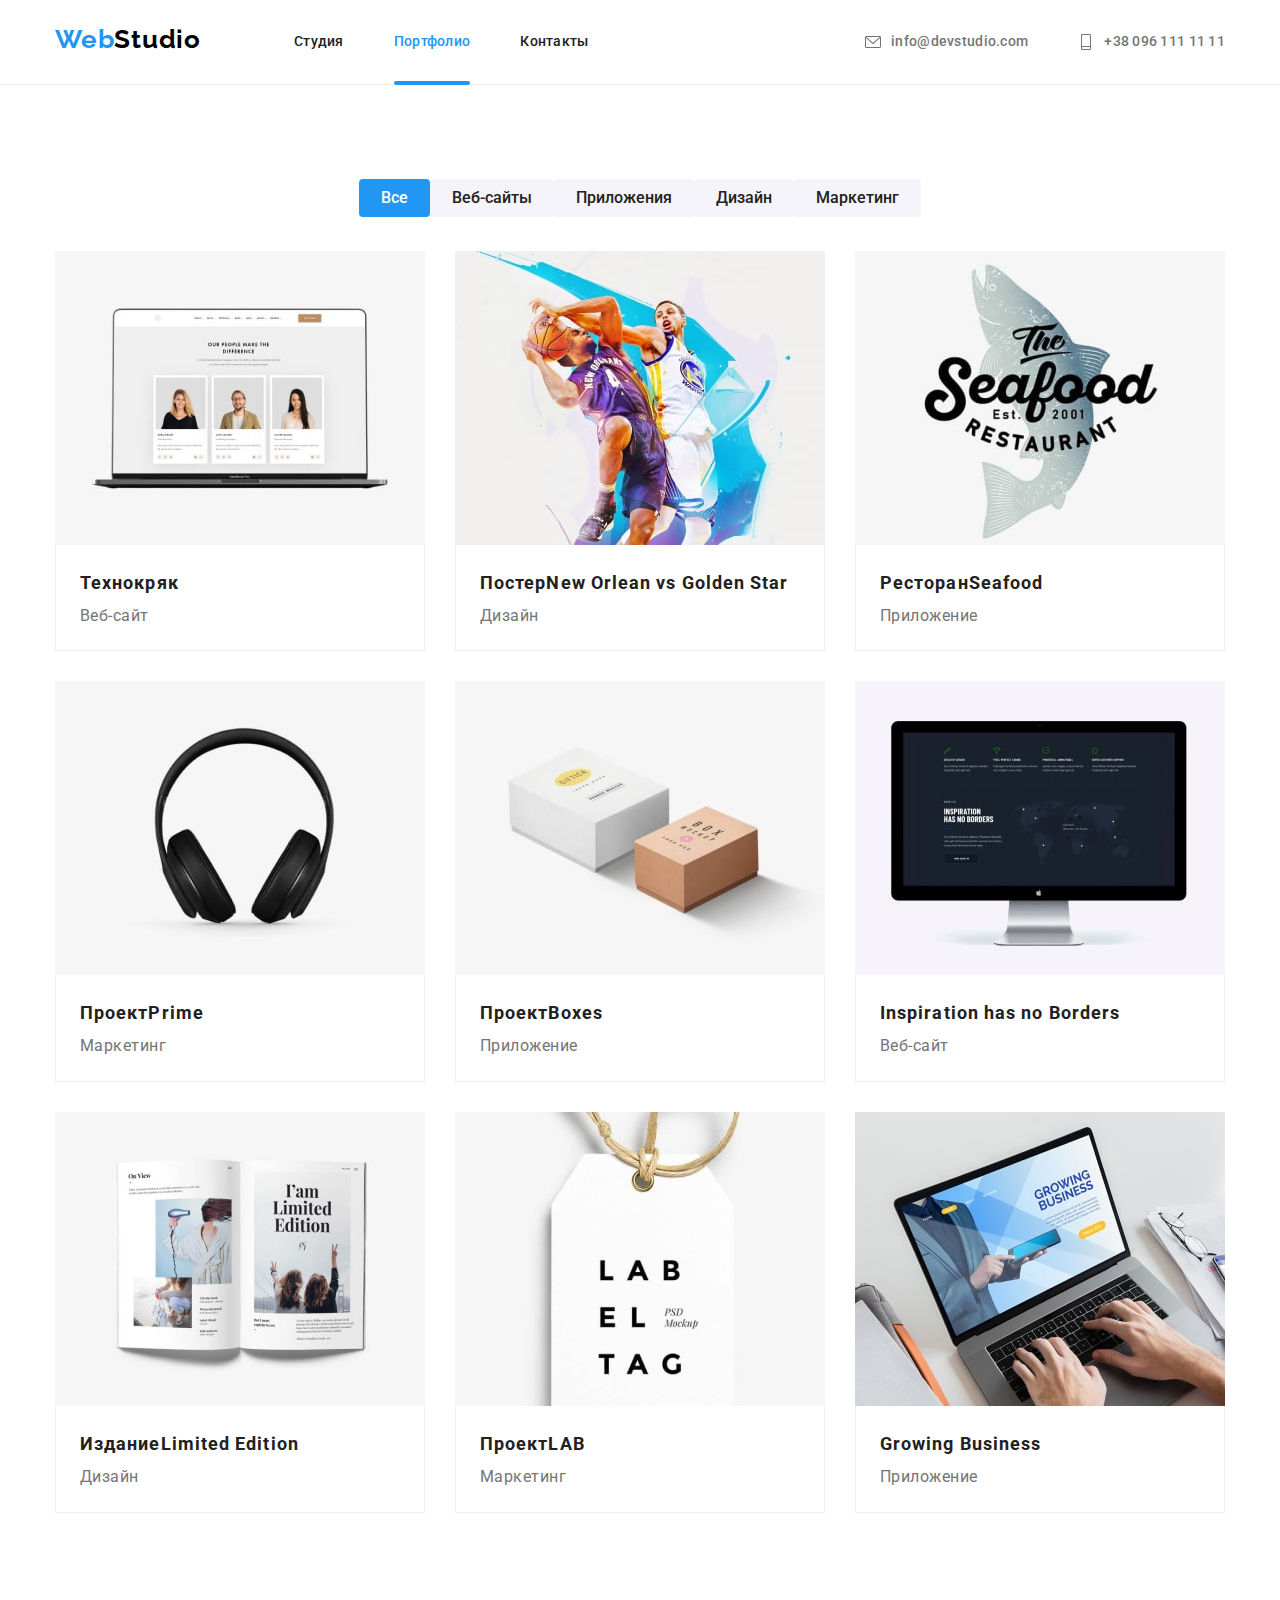
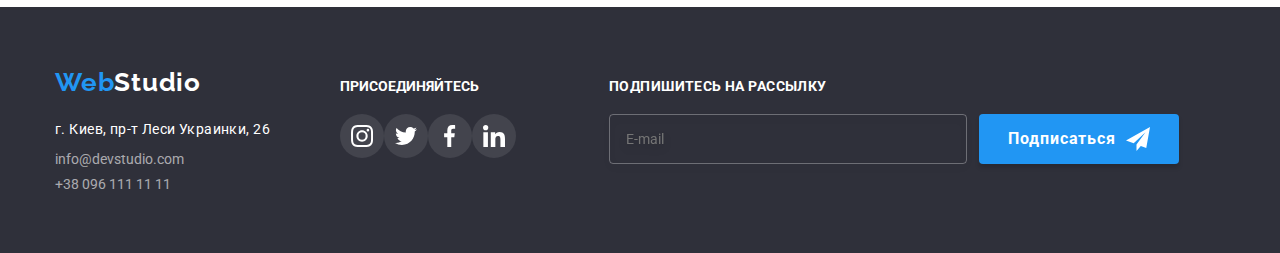
==== portfolio.html @ de1c27d7 "first start with sass" ====
<!DOCTYPE html>
<html lang="ru">
<head>
   <meta charset="UTF-8">
   <meta http-equiv="X-UA-Compatible" content="IE=edge">
   <meta name="viewport" content="width=device-width, initial-scale=1.0">
   <title>Портфолио</title>
   <link href="https://fonts.googleapis.com/css2?family=Raleway:wght@700&family=Roboto:wght@400;500;700;900&display=swap"
      rel="stylesheet">
   <link rel="stylesheet" href="https://cdnjs.cloudflare.com/ajax/libs/modern-normalize/1.1.0/modern-normalize.min.css" />
   <link rel="stylesheet" href="./css/main.min.css">

</head>
<body>
      <!-- Верхняя шапка -->
      <header class="header">
         <div class="container head">
         <a href="./index.html" rel="noopener noreferrer" class="logo" lang="en">Web<span class="logo-primary">Studio</span></a>
         <nav class="nav">
            <ul class="nav-list">
               <li class="nav-item"><a class="nav-link" href="./index.html">Студия</a></li>
               <li class="nav-item"><a class="nav-link curent" href="./portfolio.html">Портфолио</a></li>
               <li class="nav-item"><a class="nav-link" href="">Контакты</a></li>
            </ul>
         </nav>
            <ul class="contact-list">
               <li class="contact-item">
                  <a class="contact-link" href="mailto:info@devstudio.com"> <svg class="icon-contact">
                     <use href="./images/icons-svg/symbol-defs.svg#icon-mail-icon" ></use>
                  </svg>info@devstudio.com</a>
               </li>
               <li class="contact-item">
                  <a class="contact-link" href="tel:+380961111111"><svg class="icon-contact">
                     <use href="./images/icons-svg/symbol-defs.svg#icon-phone-icon" ></use>
                  </svg>+38 096 111 11 11</a>
               </li>
            </ul>
         </div>
      </header>
      <main>
         <!-- Верхняя линия -->
      <section class="section content">
         <div class="container content">
            <h1 class="visually-hidden">Портфолио</h1>
            <ul class="content-primary-list">
               <li class="content-list">
                  <button class="content-button curent" type="button">Все</button>
               </li>
               <li class="content-list">
                  <button class="content-button" type="button">Веб-сайты</button>
               </li>
               <li class="content-list">
                  <button class="content-button" type="button">Приложения</button>
               </li>
               <li class="content-list">
                  <button class="content-button" type="button">Дизайн</button>
               </li>
               <li class="content-list">
                  <button class="content-button" type="button">Маркетинг</button>
               </li>
            </ul>
            <ul class="content-secondary-list">
               <li class="wrap-items">
                  <a href="" class="content-link">
                     <div class="content-overlay-box">
                        <img class="content-image" width="370" height="294" src="./images/portfolio-img1-min.jpg" alt="Ноутбук">
                        <div class="content-overlay">
                           <p class="content-overlay-caption">
                              Технокряк это современная площадка распространения коронавируса. Компании используют эту платформу для цифрового
                              шпионажа и атак на защищённые сервера конкурентов.
                           </p>
                        </div>
                     </div>
                     <div class="content-block">
                        <h2 class="content-title">Технокряк</h2>
                        <p class="content-text">Веб-сайт</p>
                     </div>
                  </a>
               </li>
               <li class="wrap-items">
                  <a href="" class="content-link">
                     <div class="content-overlay-box">
                        <img class="content-image" width="370" height="294" src="./images/portfolio-img2-min.jpg" alt="Постер">
                        <div class="content-overlay">
                           <p class="content-overlay-caption">
                              Lorem ipsum dolor sit amet consectetur adipisicing elit. Inventore culpa dignissimos vero dicta. Aspernatur eos voluptate dignissimos enim obcaecati ducimus?
                           </p>
                        </div>
                     </div>
                     <div class="content-block">
                        <h2 class="content-title">Постер<span lang="en">New Orlean vs Golden Star</span></h2>
                        <p class="content-text">Дизайн</p>
                     </div>
                  </a>
               </li>
               <li class="wrap-items">
                  <a href="" class="content-link">
                     <div class="content-overlay-box">
                        <img class="content-image" width="370" height="294" src="./images/portfolio-img3-min.jpg" alt="Ресторан">
                        <div class="content-overlay">
                           <p class="content-overlay-caption">
                              Lorem ipsum dolor sit amet consectetur adipisicing elit. Inventore culpa dignissimos vero dicta. Aspernatur eos
                              voluptate dignissimos enim obcaecati ducimus?
                           </p>
                        </div>
                     </div>
                     <div class="content-block">
                        <h2 class="content-title">Ресторан<span lang="en">Seafood</span></h2>
                        <p class="content-text">Приложение</p>
                     </div>
                  </a>
               </li>
               <li class="wrap-items">
                  <a href="" class="content-link">
                     <div class="content-overlay-box">
                        <img class="content-image" width="370" height="294" src="./images/portfolio-img4-min.jpg" alt="Наушник">
                        <div class="content-overlay">
                           <p class="content-overlay-caption">
                              Lorem ipsum dolor sit amet consectetur adipisicing elit. Inventore culpa dignissimos vero dicta. Aspernatur eos
                              voluptate dignissimos enim obcaecati ducimus?
                           </p>
                        </div>
                     </div>
                     <div class="content-block">
                        <h2 class="content-title">Проект<span lang="en">Prime</span></h2>
                        <p class="content-text">Маркетинг</p>
                     </div>
                  </a>
               </li>
               <li class="wrap-items">
                  <a href="" class="content-link">
                     <div class="content-overlay-box">
                        <img class="content-image" width="370" height="294" src="./images/portfolio-img5-min.jpg" alt="Коробки">
                        <div class="content-overlay">
                           <p class="content-overlay-caption">
                              Lorem ipsum dolor sit amet consectetur adipisicing elit. Inventore culpa dignissimos vero dicta. Aspernatur eos
                              voluptate dignissimos enim obcaecati ducimus?
                           </p>
                        </div>
                     </div>
                     <div class="content-block">
                        <h2 class="content-title">Проект<span lang="en">Boxes</span></h2>
                        <p class="content-text">Приложение</p>
                     </div>
                  </a>
               </li>
               <li class="wrap-items">
                  <a href="" class="content-link">
                     <div class="content-overlay-box">
                        <img class="content-image" width="370" height="294" src="./images/portfolio-img6-min.jpg" alt="Компьютер">
                        <div class="content-overlay">
                           <p class="content-overlay-caption">
                              Lorem ipsum dolor sit amet consectetur adipisicing elit. Inventore culpa dignissimos vero dicta. Aspernatur eos
                              voluptate dignissimos enim obcaecati ducimus?
                           </p>
                        </div>
                     </div>
                     <div class="content-block">
                        <h2 class="content-title" lang="en">Inspiration has no Borders</h2>
                        <p class="content-text">Веб-сайт</p>
                     </div>
                  </a>
               </li>
               <li class="wrap-items">
                  <a href="" class="content-link">
                     <div class="content-overlay-box">
                        <img class="content-image" width="370" height="294" src="./images/portfolio-img7-min.jpg" alt="Книга">
                        <div class="content-overlay">
                           <p class="content-overlay-caption">
                              Lorem ipsum dolor sit amet consectetur adipisicing elit. Inventore culpa dignissimos vero dicta. Aspernatur eos
                              voluptate dignissimos enim obcaecati ducimus?
                           </p>
                        </div>
                     </div>
                     <div class="content-block">
                        <h2 class="content-title">Издание<span lang="en">Limited Edition</span></h2>
                        <p class="content-text">Дизайн</p>
                     </div>
                  </a>
               </li>
               <li class="wrap-items">
                  <a href="" class="content-link">
                     <div class="content-overlay-box">
                        <img class="content-image" width="370" height="294" src="./images/portfolio-img8-min.jpg" alt="Бирка">
                        <div class="content-overlay">
                           <p class="content-overlay-caption">
                              Lorem ipsum dolor sit amet consectetur adipisicing elit. Inventore culpa dignissimos vero dicta. Aspernatur eos
                              voluptate dignissimos enim obcaecati ducimus?
                           </p>
                        </div>
                     </div>
                     <div class="content-block"><h2 class="content-title">Проект<span lang="en">LAB</span></h2>
                     <p class="content-text">Маркетинг</p>
                  </div>
                  </a>
               </li>
               <li class="wrap-items">
                  <a href="" class="content-link">
                     <div class="content-overlay-box">
                        <img class="content-image" width="370" height="294" src="./images/portfolio-img9-min.jpg" alt="Бизнес">
                        <div class="content-overlay">
                           <p class="content-overlay-caption">
                              Lorem ipsum dolor sit amet consectetur adipisicing elit. Inventore culpa dignissimos vero dicta. Aspernatur eos
                              voluptate dignissimos enim obcaecati ducimus?
                           </p>
                        </div>
                     </div>
                     <div class="content-block">
                        <h2 class="content-title" lang="en">Growing Business</h2>
                        <p class="content-text">Приложение</p>
                     </div>
                  </a>
               </li>
            </ul>
         </div>
      </section>
      </main>
      <!-- Подвал -->
      <footer class="footer">
         <div class="container container-footer">
           <div class="container-logo">
            <a href="./index.html" rel="noopener noreferrer" class="logo" lang="en">Web<span
               class="logo-secondary">Studio</span></a>
            <address class="address">
               <p class="address-destination">г. Киев, пр-т Леси Украинки, 26</p>
               <ul class="address-list">
                  <li class="address-item"><a class="address-contact" href="mailto:info@devstudio.com">info@devstudio.com</a></li>
                  <li class="address-item"><a class="address-contact" href="tel:+380961111111">+38 096 111 11 11</a></li>
               </ul>
            </address>
           </div>
           <div class="container-join">
              <p class="join-title">
               присоединяйтесь
              </p>
              <ul class="join-list">
                 <li class="join-items">
                    <a href="" class="join-link"> 
                     <svg class="icon-join">
                        <use href="./images/icons-svg/symbol-defs.svg#icon-instagram-icon"></use>
                     </svg>
                    </a>
                  </li>
                 <li class="join-items">
                    <a href="" class="join-link">
                    <svg class="icon-join">
                       <use href="./images/icons-svg/symbol-defs.svg#icon-twitter-icon" ></use>
                    </svg>   
                     </a>
                  </li>
                 <li class="join-items">
                    <a href="" class="join-link">
                     <svg class="icon-join">
                        <use href="./images/icons-svg/symbol-defs.svg#icon-facebook-icon" ></use>
                     </svg>                 
                    </a>
                  </li>
                 <li class="join-items">
                    <a href="" class="join-link">
                     <svg class="icon-join ">
                        <use href="./images/icons-svg/symbol-defs.svg#icon-linkedin-icon" ></use>
                     </svg>                     
                    </a>
                  </li>
              </ul>
          </div>
         <div class="container-sign-up">
            <form action="" class="sugn-up-form">
               <div class="sign-up-box">
                  <label for="sign-up-mail" class="sign-up-label">Подпишитесь на рассылку</label>
                  <input type="email" name="sign-up-mail" id="sign-up-mail" class="sign-up-input" placeholder="E-mail">
               </div>
            </form>
            <div class="sign-up-button">
               <button type="submit" class="sign-btn">Подписаться<svg class="sign-up-button-icon">
                     <use href="./images/modal-icon/symbol-defs.svg#icon-sign-up"></use>
                  </svg></button>
            </div>
         
         </div>
         </div>
      </footer>
   </body>
</html>
---- css/main.min.css ----
:root{--primary-text-color: #757575;--title-text-color: #212121;--accent-color: #2196f3;--primary-white-color: #ffffff;--button-bgc-color: #f5f4fa;--header-bgc-color: #2f303a;--team-bgc-color: #f5f4fa;--footer-contact-color: rgba(255, 255, 255, 0.6);--header-border-color: #ececec;--content-border-color: #eeeeee;--features-icon-background: #f5f4fa;--features-icon-color: #212121;--footer-icon-background: #43444d;--team-icon-color: #afb1b8;--client-border-color: #afb1b8;--client-logo-color: #afb1b8;--logo-primary-color: #000000;--overflow-bgc-color: rgba(33, 150, 243, 0.9);--timing-function: cubic-bezier(0.4, 0, 0.2, 1);--work-overlay-bgc-color: rgba(47, 48, 58, 0.8);--modal-title-color: #212121;--modal-icon-input-color: #212121;--modal-text-color: #757575;--modal-comment-placeholder: rgba(117, 117, 117, 0.5);--modal-policy-link: #2196f3;--modal-button-submit-color: #ffffff;--modal-checkbox-border-color: #212121}li{list-style:none}img{display:block}h1,h2,h3,h4,h5,h6,p,ul{margin:0;padding:0}ul{display:inline-block;padding-left:0}.logo,.features,.work,.team,.client,.content-item .content-button,.content-text,.address-destination,.content-overlay-caption{letter-spacing:0.03em}.visually-hidden{position:absolute;width:1px;height:1px;margin:-1px;border:0;padding:0;white-space:nowrap;clip-path:inset(100%);clip:rect(0 0 0 0);overflow:hidden}body{background-color:var(--primary-white-color);color:var(--primary-text-color);font-family:Roboto, sans-serif;font-size:14px}.container{width:1200px;margin:0 auto;padding:0 15px}.section{padding:94px 0px}.header{border-bottom:1px solid var(--header-border-color)}.container.head{display:flex}.logo{display:block;padding-top:24px;padding-bottom:24px;text-decoration:none;line-height:1.2;color:var(--accent-color);font-family:Raleway, sans-serif;font-weight:700;font-size:26px}.logo-primary{color:var(--logo-primary-color);font-family:Raleway, sans-serif;font-weight:700;font-size:26px}.logo-secondary{color:var(--primary-white-color);font-family:Raleway, sans-serif;font-weight:700;font-size:26px}.nav{margin-left:93px}.nav-list{display:flex}.nav-list .nav-item+.nav-item{margin-left:50px}.nav-link{position:relative;display:block;padding-top:32px;padding-bottom:32px;color:var(--title-text-color);font-weight:500;line-height:1.4;letter-spacing:0.02em;text-decoration:none;transition:color 250ms var(--timing-function)}.nav-link:hover,.nav-link:focus{color:var(--accent-color)}.nav-link.curent{color:var(--accent-color)}.nav-link.curent::after{content:' ';width:100%;height:4px;position:absolute;bottom:-1px;left:0;background-color:var(--accent-color);border-radius:2px}.contact-link{display:flex;align-items:center;padding-top:32px;padding-bottom:32px;color:var(--primary-text-color);font-weight:500;line-height:1.4;letter-spacing:0.02em;text-decoration:none;transition:color 250ms var(--timing-function)}.contact-link:hover,.contact-link:focus{color:var(--accent-color)}.contact-list{display:flex;margin-left:auto}.contact-list .contact-item+.contact-item{margin-left:50px}.contact-item{display:flex;align-items:center}.icon-contact{width:16px;height:16px;margin-right:10px;fill:currentColor}.section.main{padding-top:200px;padding-bottom:200px;text-align:center;max-width:1600px;height:600px;margin-left:auto;margin-right:auto;background-image:linear-gradient(to right, rgba(47,48,58,0.4), rgba(47,48,58,0.4)),url("../images/background.jpg");background-position:center;background-repeat:no-repeat;background-size:cover;background-color:var(--header-bgc-color)}.main-title{width:696px;margin:0 auto;color:var(--primary-white-color);font-size:44px;font-weight:900;line-height:1.36;letter-spacing:0.06em;text-transform:uppercase}.main-button{display:inline-block;margin-top:30px;margin-left:auto;margin-right:auto;padding:10px 32px;color:var(--primary-white-color);background-color:var(--accent-color);font-family:Roboto, sans-serif;font-weight:700;line-height:1.87;font-size:16px;letter-spacing:0.06em;border-style:none;cursor:pointer;border-radius:4px}.features-list{display:flex;justify-content:space-between}.features-list .features-item+.features-item{margin-left:30px}.features-item{width:270px}.features-caption{margin-bottom:10px;color:var(--title-text-color);line-height:1.14;text-transform:uppercase}.features-text{line-height:1.71}.features-icon-container{display:flex;justify-content:center;align-items:center;height:120px;margin-bottom:30px;color:var(--features-icon-color);background-color:var(--features-icon-background)}.icon-features{width:70px;height:70px;fill:currentColor}.work-title{color:var(--title-text-color);font-size:36px;font-weight:700;line-height:1.16;text-align:center;margin-bottom:50px}.section.work{padding-top:0}.work-list{display:flex;justify-content:space-between}.work-list .work-item+.work-item{margin-left:30px}.work-item{position:relative}.work-overlay-box{display:flex;justify-content:center;align-items:center;position:absolute;width:100%;height:70px;bottom:0;left:0;background-color:var(--work-overlay-bgc-color)}.work-overlay-caption{font-weight:bold;line-height:1.14;letter-spacing:0.03em;text-transform:uppercase;color:var(--primary-white-color)}.section.team{background-color:var(--team-bgc-color)}.team-title{color:var(--title-text-color);font-size:36px;font-weight:700;line-height:1.16;text-align:center;margin-bottom:50px;text-align:center;margin-bottom:50px}.team-caption{color:var(--title-text-color);font-weight:500;font-size:16px;line-height:1.87}.team-text{color:var(--primary-text-color);line-height:1.87;margin-bottom:16px}.team-list{display:flex}.team-list .team-item+.team-item{margin-left:30px}.team-item{box-shadow:0px 1px 3px rgba(0,0,0,0.12),0px 1px 1px rgba(0,0,0,0.14),0px 2px 1px rgba(0,0,0,0.2);border-radius:0px 0px 4px 4px}.team-box{background-color:var(--primary-white-color);padding:30px 32px;text-align:center;border-radius:0px 0px 4px 4px}.team-icon-list{display:flex}.team-icon-list .team-icon-item+.team-icon-item{margin-left:10px}.team-icon-link{display:flex;justify-content:center;align-items:center;width:44px;height:44px;color:var(--team-icon-color);transition:color 250ms var(--timing-function),background-color 250ms var(--timing-function),border-radius 250ms var(--timing-function)}.team-icon-link:hover,.team-icon-link:focus{color:var(--primary-white-color);background-color:var(--accent-color);border-radius:50%}.icon-team{width:22px;height:22px;fill:currentColor}.client-title{color:var(--title-text-color);font-size:36px;font-weight:700;line-height:1.16;text-align:center;margin-bottom:50px}.client-list{display:flex}.client-list .client-item+.client-item{margin-left:30px}.client-link{display:flex;align-items:center;justify-content:center;width:170px;height:92px;color:var(--client-logo-color);border:1px solid var(--client-border-color);border-radius:4px;transition:color 20ms var(--timing-function),border-color 250ms var(--timing-function)}.client-link:hover,.client-link:focus{color:var(--accent-color);border-color:var(--accent-color)}.logo-client{width:106px;height:60px;fill:currentColor}.backdrop{position:fixed;top:0;left:0;width:100%;height:100%;margin:17px auto;background-color:rgba(0,0,0,0.2);opacity:1;visibility:visible;transition:opacity 250ms var(--timing-function),visibility 250ms var(--timing-function)}.backdrop.is-hidden{opacity:0;visibility:hidden;pointer-events:none}.modal{position:fixed;top:50%;left:50%;transform:translate(-50%, -50%);padding:40px;min-width:528px;min-height:581px;background-color:#fff;border-radius:4px;box-shadow:0px 1px 3px rgba(0,0,0,0.12),0px 1px 1px rgba(0,0,0,0.14),0px 2px 1px rgba(0,0,0,0.2)}.modal-title{margin-bottom:12px;font-weight:700;font-size:20px;line-height:1.15;letter-spacing:0.03em;color:var(--modal-title-color)}.modal-box{margin:0;padding:0}.modal-box :nth-child(4){margin-bottom:20px}.modal-form-box{width:100%;margin-bottom:10px}.modal-input{padding-left:42px;width:100%;height:40px;border-radius:4px;border:1px solid rgba(33,33,33,0.2);outline:none;transition:border-color 250ms var(--timing-function)}.modal-input:focus{border-color:var(--accent-color)}.modal-input:focus+.modal-icon-svg{fill:var(--accent-color)}.modal-label{display:block;padding-bottom:4px;font-weight:normal;font-size:12px;line-height:1.16;letter-spacing:0.01em;color:var(--modal-text-color)}.modal-area-comment{padding:12px 16px;width:100%;height:120px;border:1px solid rgba(33,33,33,0.2);border-radius:4px;resize:none;outline:none;transition:border-color 250ms var(--timing-function)}.modal-area-comment:focus{border-color:var(--accent-color)}.box-icon-input{position:relative;width:100%;color:var(--modal-icon-input-color)}.modal-icon-svg{position:absolute;top:50%;left:15px;transform:translateY(-50%);width:13px;height:13px;fill:currentColor;transition:fill 250ms var(--timing-function)}.modal-form-checkbox{margin-bottom:30px}.modal-policy-text{display:flex;justify-content:center;align-items:center;height:15px;font-size:14px;line-height:1.71;letter-spacing:0.03em}.modal-input-policy{cursor:pointer}.border-checkbox{display:flex;justify-content:center;align-items:center;width:16px;height:15px;border:2px solid var(--modal-checkbox-border-color);border-radius:2px;margin-right:8px;transition:background-color 250ms var(--timing-function),border-color 250ms var(--timing-function)}.modal-input-policy:focus+.modal-policy-text .border-checkbox,.modal-input-policy:hover+.modal-policy-text .border-checkbox{border-color:#2196f3}.modal-input-policy:checked+.modal-policy-text .border-checkbox{background-color:var(--accent-color);border:none}.icon-check{fill:transparent}.modal-input-policy:checked:focus+.modal-policy-text .icon-check{fill:var(--primary-white-color)}.modal-policy-link{color:var(--modal-policy-link);text-decoration:underline;font-size:14px;line-height:1.71;letter-spacing:0.03em;text-decoration-skip-ink:none;margin-left:3px}.modal-button-submit{position:absolute;left:50%;bottom:40px;transform:translateX(-50%);width:200px;height:50px;background-color:var(--accent-color);color:var(--modal-button-submit-color);box-shadow:0px 4px 4px rgba(0,0,0,0.15);border-radius:4px;border:none;font-weight:700;font-size:16px;line-height:1.87;letter-spacing:0.06em;cursor:pointer}.close{position:absolute;right:8px;top:8px;width:30px;height:30px;border-radius:50%;background:#ffffff;border:1px solid rgba(0,0,0,0.1);cursor:pointer;transition:color 250ms var(--timing-function)}.close:hover,.close:focus{color:var(--accent-color)}.icon-button{width:100%;height:100%;fill:currentColor}.content-overlay-box{position:relative;overflow:hidden}.content-overlay{position:absolute;width:100%;height:100%;top:0;left:0;padding:63px 24px;background-color:var(--overflow-bgc-color);transform:translateY(101%);transition:transform 250ms var(--timing-function)}.content-link:hover .content-overlay,.content-link:focus .content-overlay{transform:translateY(0)}.content-overlay-caption{color:#ffffff;font-size:18px;line-height:1.56}.content-button{display:inline-block;padding:6px 22px;color:var(--title-text-color);background-color:var(--button-bgc-color);border-style:none;border-radius:4px;cursor:pointer;font-family:Roboto, sans-serif;font-weight:500;font-size:16px;line-height:1.62;transition:color 250ms var(--timing-function),backgroung-color 250ms var(--timing-function),box-shadow 250ms var(--timing-function)}.content-button.curent{color:var(--primary-white-color);background-color:var(--accent-color)}.content-button:hover,.content-button:focus{color:var(--primary-white-color);background-color:var(--accent-color);box-shadow:0px 3px 1px rgba(0,0,0,0.1),0px 1px 2px rgba(0,0,0,0.08),0px 2px 2px rgba(0,0,0,0.12)}.content-primary-list{display:flex;justify-content:center;margin-bottom:34px}.content-primary-list.content-list+.content-list{margin-left:20px}.content-secondary-list{display:flex;flex-wrap:wrap}.wrap-items{width:370px;margin-right:30px;margin-bottom:30px}.wrap-items:nth-child(3n){margin-right:0}.wrap-items:nth-last-child(-n+3){margin-bottom:0}.content-text{color:var(--primary-text-color);font-size:16px;line-height:1.87}.content-title{color:var(--title-text-color);font-size:18px;line-height:2;font-weight:700;letter-spacing:0.06em}.content-link{text-decoration:none;display:block;transition:box-shadow 250ms var(--timing-function)}.content-link:hover,.content-link:focus{box-shadow:0px 1px 1px rgba(0,0,0,0.12),0px 4px 4px rgba(0,0,0,0.06),1px 4px 6px rgba(0,0,0,0.16)}.content-block{padding:20px 24px;border:1px solid var(--content-border-color);border-top:0}.footer{background-color:var(--header-bgc-color);padding:60px 0}.container.container-footer{display:flex;align-items:baseline}.container-logo .logo{padding:0;margin-bottom:20px}.address-item:not(:last-child){margin-bottom:9px}.address-contact{font-style:normal;color:var(--footer-contact-color);transition:color 250ms var(--timing-function);text-decoration:none}.address-contact:hover,.address-contact:focus{color:var(--accent-color)}.address-destination{display:block;margin-bottom:9px;color:var(--primary-white-color);line-height:1.71;font-style:normal}.container-join{margin-left:70px}.join-title{font-weight:700;color:var(--primary-white-color);text-transform:uppercase;margin-bottom:20px}.join-list{display:flex}.join-list.join-items+.join-items{margin-left:10px}.join-link{display:inline-flex;justify-content:center;align-items:center;width:44px;height:44px;border-radius:50%;background-color:var(--footer-icon-background);color:var(--primary-white-color);transition:background-color 250ms var(--timing-function)}.join-link .join-link:hover,.join-link .join-link:focus{color:var(--primary-white-color);background-color:var(--accent-color)}.icon-join{width:22px;height:22px;fill:currentColor}.container-sign-up{margin-left:93px;display:flex;align-items:flex-end;flex-grow:1}.sign-up-label{margin-bottom:20px;font-weight:700;font-size:14px;line-height:1.15;letter-spacing:0.03em;text-transform:uppercase;color:var(--primary-white-color)}.sign-up-input{width:358px;height:50px;padding-left:16px;border:1px solid rgba(255,255,255,0.3);filter:drop-shadow(0px 4px 4px rgba(0,0,0,0.15));border-radius:4px;background-color:transparent;color:var(--primary-white-color)}.sign-up-box{display:flex;flex-direction:column}.sugn-up-form{display:flex;width:358px}.sign-up-button{margin-left:12px;width:200px;height:50px;color:#ececec}.sign-btn{width:100%;height:100%;display:flex;align-items:center;justify-content:center;text-align:center;box-shadow:0px 4px 4px rgba(0,0,0,0.15);color:var(--primary-white-color);background-color:var(--accent-color);border-radius:4px;border:none;cursor:pointer;font-weight:700;font-size:16px;line-height:1.87;letter-spacing:0.06em}.sign-up-button-icon{margin-left:10px;width:24px;height:24px;fill:currentColor}
/*# sourceMappingURL=main.min.css.map */
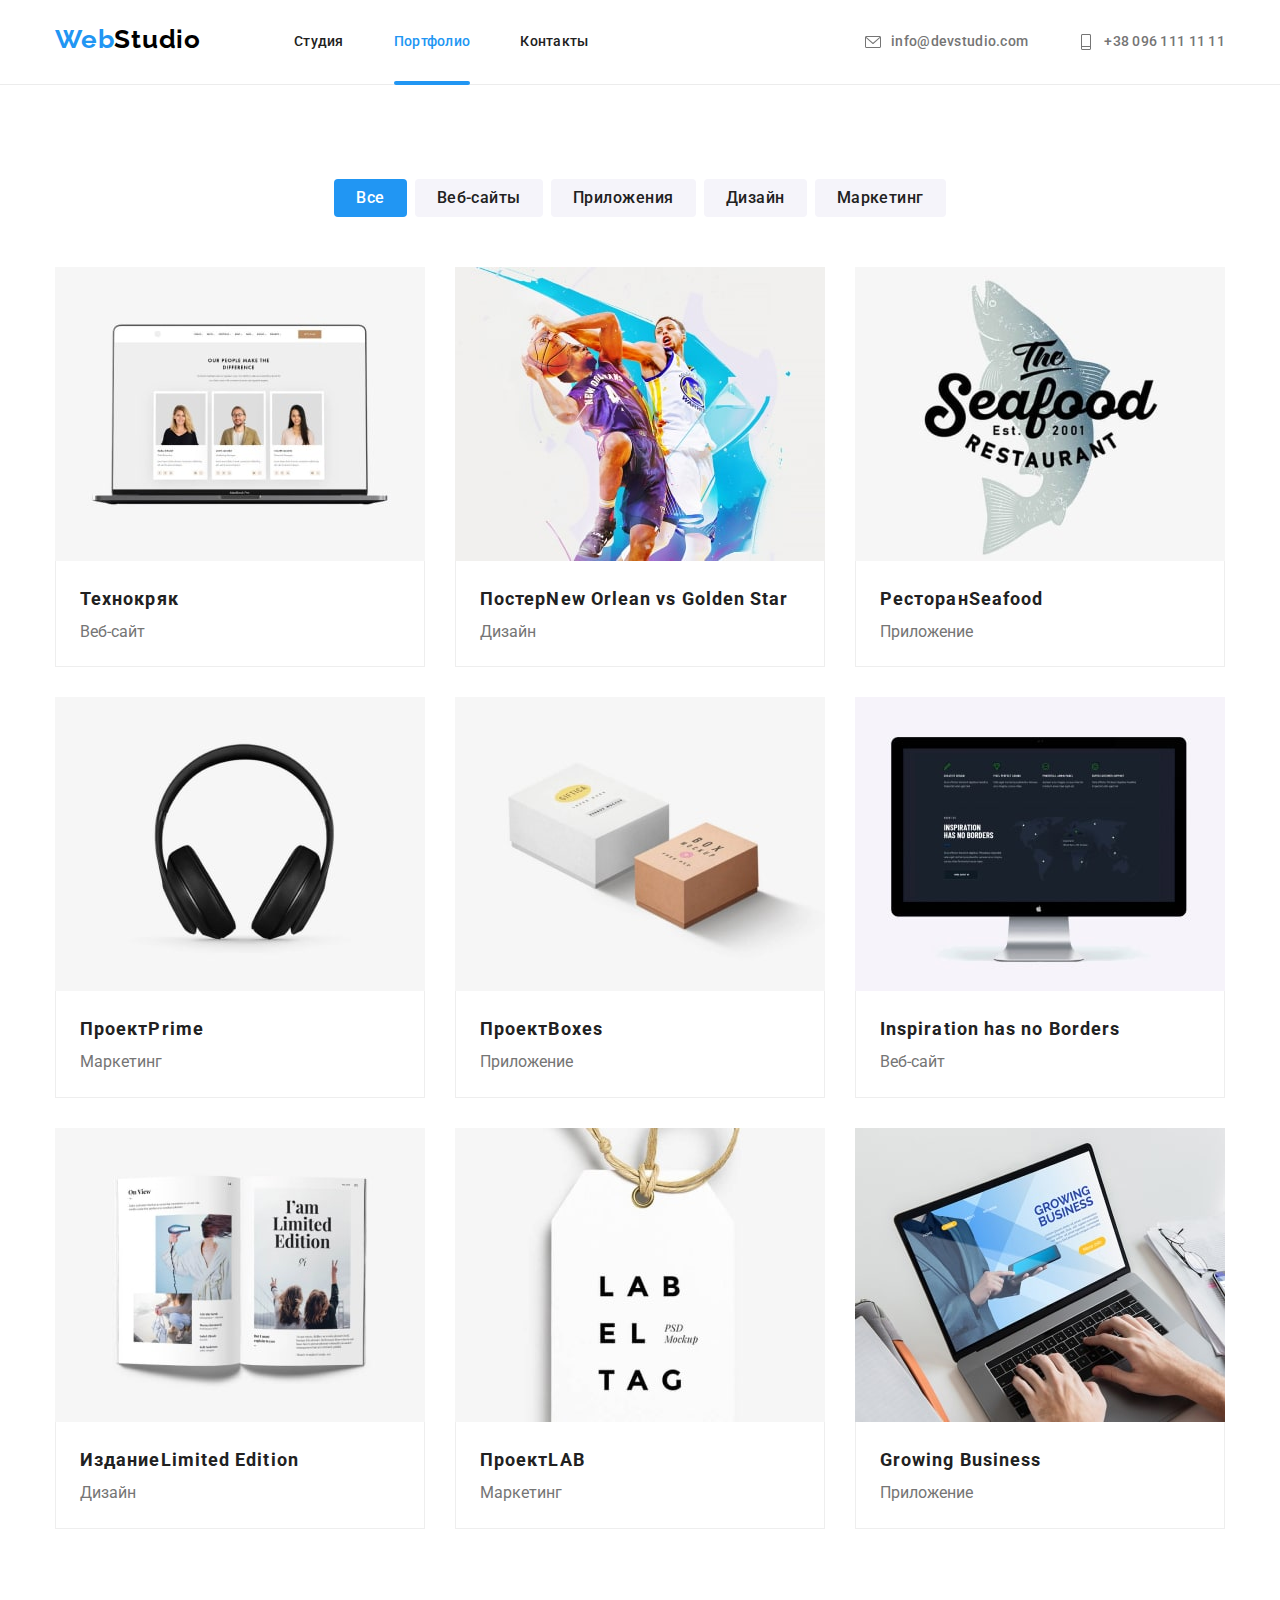
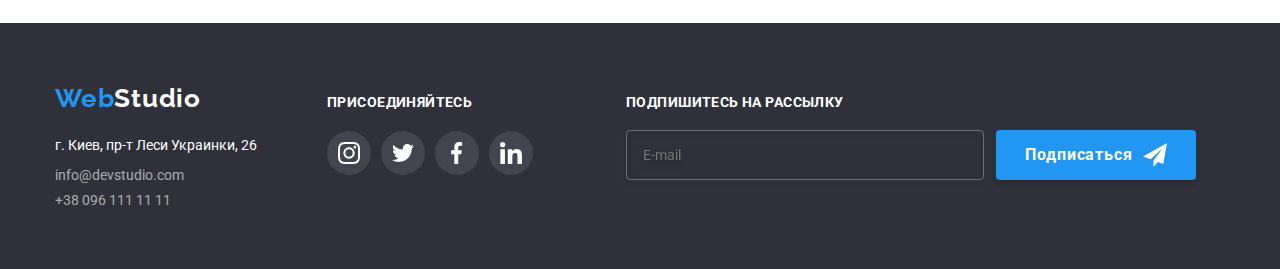
==== commit c2bedf74: "done with hw7" ====
--- a/portfolio.html
+++ b/portfolio.html
@@ -14,200 +14,202 @@
 <body>
       <!-- Верхняя шапка -->
       <header class="header">
-         <div class="container head">
-         <a href="./index.html" rel="noopener noreferrer" class="logo" lang="en">Web<span class="logo-primary">Studio</span></a>
-         <nav class="nav">
-            <ul class="nav-list">
-               <li class="nav-item"><a class="nav-link" href="./index.html">Студия</a></li>
-               <li class="nav-item"><a class="nav-link curent" href="./portfolio.html">Портфолио</a></li>
-               <li class="nav-item"><a class="nav-link" href="">Контакты</a></li>
-            </ul>
-         </nav>
-            <ul class="contact-list">
-               <li class="contact-item">
-                  <a class="contact-link" href="mailto:info@devstudio.com"> <svg class="icon-contact">
-                     <use href="./images/icons-svg/symbol-defs.svg#icon-mail-icon" ></use>
-                  </svg>info@devstudio.com</a>
-               </li>
-               <li class="contact-item">
-                  <a class="contact-link" href="tel:+380961111111"><svg class="icon-contact">
-                     <use href="./images/icons-svg/symbol-defs.svg#icon-phone-icon" ></use>
-                  </svg>+38 096 111 11 11</a>
+         <div class="container container--flex">
+            <a href="./index.html" rel="noopener noreferrer" class="logo" lang="en">Web<span
+                  class="logo__primary">Studio</span></a>
+            <nav class="nav">
+               <ul class="nav__list">
+                  <li class="nav__item"><a class="nav__link" href="./index.html">Студия</a></li>
+                  <li class="nav__item"><a class="nav__link nav__link--curent" href="./portfolio.html">Портфолио</a></li>
+                  <li class="nav__item"><a class="nav__link" href="">Контакты</a></li>
+               </ul>
+            </nav>
+            <ul class="contact">
+               <li class="contact__item">
+                  <a class="contact__link" href="mailto:info@devstudio.com"><svg class="contact__icon">
+                        <use href="./images/icons-svg/symbol-defs.svg#icon-mail-icon"></use>
+                     </svg>info@devstudio.com</a>
+               </li>
+               <li class="contact__item">
+                  <a class="contact__link" href="tel:+380961111111"><svg class="contact__icon">
+                        <use href="./images/icons-svg/symbol-defs.svg#icon-phone-icon"></use>
+                     </svg>+38 096 111 11 11</a>
                </li>
             </ul>
          </div>
       </header>
       <main>
          <!-- Верхняя линия -->
-      <section class="section content">
-         <div class="container content">
+      <section class="content section">
+         <div class="container">
             <h1 class="visually-hidden">Портфолио</h1>
-            <ul class="content-primary-list">
-               <li class="content-list">
-                  <button class="content-button curent" type="button">Все</button>
-               </li>
-               <li class="content-list">
-                  <button class="content-button" type="button">Веб-сайты</button>
-               </li>
-               <li class="content-list">
-                  <button class="content-button" type="button">Приложения</button>
-               </li>
-               <li class="content-list">
-                  <button class="content-button" type="button">Дизайн</button>
-               </li>
-               <li class="content-list">
-                  <button class="content-button" type="button">Маркетинг</button>
+            <ul class="content__list">
+               <li class="content__items">
+                  <button class="content__button curent" type="button">Все</button>
+               </li>
+               <li class="content__items">
+                  <button class="content__button" type="button">Веб-сайты</button>
+               </li>
+               <li class="content__items">
+                  <button class="content__button" type="button">Приложения</button>
+               </li>
+               <li class="content__items">
+                  <button class="content__button" type="button">Дизайн</button>
+               </li>
+               <li class="content__items">
+                  <button class="content__button" type="button">Маркетинг</button>
                </li>
             </ul>
-            <ul class="content-secondary-list">
-               <li class="wrap-items">
-                  <a href="" class="content-link">
-                     <div class="content-overlay-box">
-                        <img class="content-image" width="370" height="294" src="./images/portfolio-img1-min.jpg" alt="Ноутбук">
-                        <div class="content-overlay">
-                           <p class="content-overlay-caption">
+            <ul class="card__list">
+               <li class="card__items">
+                  <a href="" class="card__link">
+                     <div class="card__body">
+                        <img class="card__image" width="370" height="294" src="./images/portfolio-img1-min.jpg" alt="Ноутбук">
+                        <div class="overlay">
+                           <p class="overlay__caption">
                               Технокряк это современная площадка распространения коронавируса. Компании используют эту платформу для цифрового
                               шпионажа и атак на защищённые сервера конкурентов.
                            </p>
                         </div>
                      </div>
-                     <div class="content-block">
-                        <h2 class="content-title">Технокряк</h2>
-                        <p class="content-text">Веб-сайт</p>
-                     </div>
-                  </a>
-               </li>
-               <li class="wrap-items">
-                  <a href="" class="content-link">
-                     <div class="content-overlay-box">
-                        <img class="content-image" width="370" height="294" src="./images/portfolio-img2-min.jpg" alt="Постер">
-                        <div class="content-overlay">
-                           <p class="content-overlay-caption">
+                     <div class="card-block">
+                        <h2 class="card-block__title">Технокряк</h2>
+                        <p class="card-block__text">Веб-сайт</p>
+                     </div>
+                  </a>
+               </li>
+               <li class="card__items">
+                  <a href="" class="card__link">
+                     <div class="card__body">
+                        <img class="card__image" width="370" height="294" src="./images/portfolio-img2-min.jpg" alt="Постер">
+                        <div class="overlay">
+                           <p class="overlay__caption">
                               Lorem ipsum dolor sit amet consectetur adipisicing elit. Inventore culpa dignissimos vero dicta. Aspernatur eos voluptate dignissimos enim obcaecati ducimus?
                            </p>
                         </div>
                      </div>
-                     <div class="content-block">
-                        <h2 class="content-title">Постер<span lang="en">New Orlean vs Golden Star</span></h2>
-                        <p class="content-text">Дизайн</p>
-                     </div>
-                  </a>
-               </li>
-               <li class="wrap-items">
-                  <a href="" class="content-link">
-                     <div class="content-overlay-box">
-                        <img class="content-image" width="370" height="294" src="./images/portfolio-img3-min.jpg" alt="Ресторан">
-                        <div class="content-overlay">
-                           <p class="content-overlay-caption">
-                              Lorem ipsum dolor sit amet consectetur adipisicing elit. Inventore culpa dignissimos vero dicta. Aspernatur eos
-                              voluptate dignissimos enim obcaecati ducimus?
-                           </p>
-                        </div>
-                     </div>
-                     <div class="content-block">
-                        <h2 class="content-title">Ресторан<span lang="en">Seafood</span></h2>
-                        <p class="content-text">Приложение</p>
-                     </div>
-                  </a>
-               </li>
-               <li class="wrap-items">
-                  <a href="" class="content-link">
-                     <div class="content-overlay-box">
-                        <img class="content-image" width="370" height="294" src="./images/portfolio-img4-min.jpg" alt="Наушник">
-                        <div class="content-overlay">
-                           <p class="content-overlay-caption">
-                              Lorem ipsum dolor sit amet consectetur adipisicing elit. Inventore culpa dignissimos vero dicta. Aspernatur eos
-                              voluptate dignissimos enim obcaecati ducimus?
-                           </p>
-                        </div>
-                     </div>
-                     <div class="content-block">
-                        <h2 class="content-title">Проект<span lang="en">Prime</span></h2>
-                        <p class="content-text">Маркетинг</p>
-                     </div>
-                  </a>
-               </li>
-               <li class="wrap-items">
-                  <a href="" class="content-link">
-                     <div class="content-overlay-box">
-                        <img class="content-image" width="370" height="294" src="./images/portfolio-img5-min.jpg" alt="Коробки">
-                        <div class="content-overlay">
-                           <p class="content-overlay-caption">
-                              Lorem ipsum dolor sit amet consectetur adipisicing elit. Inventore culpa dignissimos vero dicta. Aspernatur eos
-                              voluptate dignissimos enim obcaecati ducimus?
-                           </p>
-                        </div>
-                     </div>
-                     <div class="content-block">
-                        <h2 class="content-title">Проект<span lang="en">Boxes</span></h2>
-                        <p class="content-text">Приложение</p>
-                     </div>
-                  </a>
-               </li>
-               <li class="wrap-items">
-                  <a href="" class="content-link">
-                     <div class="content-overlay-box">
-                        <img class="content-image" width="370" height="294" src="./images/portfolio-img6-min.jpg" alt="Компьютер">
-                        <div class="content-overlay">
-                           <p class="content-overlay-caption">
-                              Lorem ipsum dolor sit amet consectetur adipisicing elit. Inventore culpa dignissimos vero dicta. Aspernatur eos
-                              voluptate dignissimos enim obcaecati ducimus?
-                           </p>
-                        </div>
-                     </div>
-                     <div class="content-block">
-                        <h2 class="content-title" lang="en">Inspiration has no Borders</h2>
-                        <p class="content-text">Веб-сайт</p>
-                     </div>
-                  </a>
-               </li>
-               <li class="wrap-items">
-                  <a href="" class="content-link">
-                     <div class="content-overlay-box">
-                        <img class="content-image" width="370" height="294" src="./images/portfolio-img7-min.jpg" alt="Книга">
-                        <div class="content-overlay">
-                           <p class="content-overlay-caption">
-                              Lorem ipsum dolor sit amet consectetur adipisicing elit. Inventore culpa dignissimos vero dicta. Aspernatur eos
-                              voluptate dignissimos enim obcaecati ducimus?
-                           </p>
-                        </div>
-                     </div>
-                     <div class="content-block">
-                        <h2 class="content-title">Издание<span lang="en">Limited Edition</span></h2>
-                        <p class="content-text">Дизайн</p>
-                     </div>
-                  </a>
-               </li>
-               <li class="wrap-items">
-                  <a href="" class="content-link">
-                     <div class="content-overlay-box">
-                        <img class="content-image" width="370" height="294" src="./images/portfolio-img8-min.jpg" alt="Бирка">
-                        <div class="content-overlay">
-                           <p class="content-overlay-caption">
-                              Lorem ipsum dolor sit amet consectetur adipisicing elit. Inventore culpa dignissimos vero dicta. Aspernatur eos
-                              voluptate dignissimos enim obcaecati ducimus?
-                           </p>
-                        </div>
-                     </div>
-                     <div class="content-block"><h2 class="content-title">Проект<span lang="en">LAB</span></h2>
-                     <p class="content-text">Маркетинг</p>
+                     <div class="card-block">
+                        <h2 class="card-block__title">Постер<span lang="en">New Orlean vs Golden Star</span></h2>
+                        <p class="card-block__text">Дизайн</p>
+                     </div>
+                  </a>
+               </li>
+               <li class="card__items">
+                  <a href="" class="card__link">
+                     <div class="card__body">
+                        <img class="card__image" width="370" height="294" src="./images/portfolio-img3-min.jpg" alt="Ресторан">
+                        <div class="overlay">
+                           <p class="overlay__caption">
+                              Lorem ipsum dolor sit amet consectetur adipisicing elit. Inventore culpa dignissimos vero dicta. Aspernatur eos
+                              voluptate dignissimos enim obcaecati ducimus?
+                           </p>
+                        </div>
+                     </div>
+                     <div class="card-block">
+                        <h2 class="card-block__title">Ресторан<span lang="en">Seafood</span></h2>
+                        <p class="card-block__text">Приложение</p>
+                     </div>
+                  </a>
+               </li>
+               <li class="card__items">
+                  <a href="" class="card__link">
+                     <div class="card__body">
+                        <img class="card__image" width="370" height="294" src="./images/portfolio-img4-min.jpg" alt="Наушник">
+                        <div class="overlay">
+                           <p class="overlay__caption">
+                              Lorem ipsum dolor sit amet consectetur adipisicing elit. Inventore culpa dignissimos vero dicta. Aspernatur eos
+                              voluptate dignissimos enim obcaecati ducimus?
+                           </p>
+                        </div>
+                     </div>
+                     <div class="card-block">
+                        <h2 class="card-block__title">Проект<span lang="en">Prime</span></h2>
+                        <p class="card-block__text">Маркетинг</p>
+                     </div>
+                  </a>
+               </li>
+               <li class="card__items">
+                  <a href="" class="card__link">
+                     <div class="card__body">
+                        <img class="card__image" width="370" height="294" src="./images/portfolio-img5-min.jpg" alt="Коробки">
+                        <div class="overlay">
+                           <p class="overlay__caption">
+                              Lorem ipsum dolor sit amet consectetur adipisicing elit. Inventore culpa dignissimos vero dicta. Aspernatur eos
+                              voluptate dignissimos enim obcaecati ducimus?
+                           </p>
+                        </div>
+                     </div>
+                     <div class="card-block">
+                        <h2 class="card-block__title">Проект<span lang="en">Boxes</span></h2>
+                        <p class="card-block__text">Приложение</p>
+                     </div>
+                  </a>
+               </li>
+               <li class="card__items">
+                  <a href="" class="card__link">
+                     <div class="card__body">
+                        <img class="card__image" width="370" height="294" src="./images/portfolio-img6-min.jpg" alt="Компьютер">
+                        <div class="overlay">
+                           <p class="overlay__caption">
+                              Lorem ipsum dolor sit amet consectetur adipisicing elit. Inventore culpa dignissimos vero dicta. Aspernatur eos
+                              voluptate dignissimos enim obcaecati ducimus?
+                           </p>
+                        </div>
+                     </div>
+                     <div class="card-block">
+                        <h2 class="card-block__title" lang="en">Inspiration has no Borders</h2>
+                        <p class="card-block__text">Веб-сайт</p>
+                     </div>
+                  </a>
+               </li>
+               <li class="card__items">
+                  <a href="" class="card__link">
+                     <div class="card__body">
+                        <img class="card__image" width="370" height="294" src="./images/portfolio-img7-min.jpg" alt="Книга">
+                        <div class="overlay">
+                           <p class="overlay__caption">
+                              Lorem ipsum dolor sit amet consectetur adipisicing elit. Inventore culpa dignissimos vero dicta. Aspernatur eos
+                              voluptate dignissimos enim obcaecati ducimus?
+                           </p>
+                        </div>
+                     </div>
+                     <div class="card-block">
+                        <h2 class="card-block__title">Издание<span lang="en">Limited Edition</span></h2>
+                        <p class="card-block__text">Дизайн</p>
+                     </div>
+                  </a>
+               </li>
+               <li class="card__items">
+                  <a href="" class="card__link">
+                     <div class="card__body">
+                        <img class="card__image" width="370" height="294" src="./images/portfolio-img8-min.jpg" alt="Бирка">
+                        <div class="overlay">
+                           <p class="overlay__caption">
+                              Lorem ipsum dolor sit amet consectetur adipisicing elit. Inventore culpa dignissimos vero dicta. Aspernatur eos
+                              voluptate dignissimos enim obcaecati ducimus?
+                           </p>
+                        </div>
+                     </div>
+                     <div class="card-block">
+                        <h2 class="card-block__title">Проект<span lang="en">LAB</span></h2>
+                     <p class="card-block__text">Маркетинг</p>
                   </div>
                   </a>
                </li>
-               <li class="wrap-items">
-                  <a href="" class="content-link">
-                     <div class="content-overlay-box">
-                        <img class="content-image" width="370" height="294" src="./images/portfolio-img9-min.jpg" alt="Бизнес">
-                        <div class="content-overlay">
-                           <p class="content-overlay-caption">
-                              Lorem ipsum dolor sit amet consectetur adipisicing elit. Inventore culpa dignissimos vero dicta. Aspernatur eos
-                              voluptate dignissimos enim obcaecati ducimus?
-                           </p>
-                        </div>
-                     </div>
-                     <div class="content-block">
-                        <h2 class="content-title" lang="en">Growing Business</h2>
-                        <p class="content-text">Приложение</p>
+               <li class="card__items">
+                  <a href="" class="card__link">
+                     <div class="card__body">
+                        <img class="card__image" width="370" height="294" src="./images/portfolio-img9-min.jpg" alt="Бизнес">
+                        <div class="overlay">
+                           <p class="overlay__caption">
+                              Lorem ipsum dolor sit amet consectetur adipisicing elit. Inventore culpa dignissimos vero dicta. Aspernatur eos
+                              voluptate dignissimos enim obcaecati ducimus?
+                           </p>
+                        </div>
+                     </div>
+                     <div class="card-block">
+                        <h2 class="card-block__title" lang="en">Growing Business</h2>
+                        <p class="card-block__text">Приложение</p>
                      </div>
                   </a>
                </li>
@@ -217,67 +219,67 @@
       </main>
       <!-- Подвал -->
       <footer class="footer">
-         <div class="container container-footer">
-           <div class="container-logo">
-            <a href="./index.html" rel="noopener noreferrer" class="logo" lang="en">Web<span
-               class="logo-secondary">Studio</span></a>
-            <address class="address">
-               <p class="address-destination">г. Киев, пр-т Леси Украинки, 26</p>
-               <ul class="address-list">
-                  <li class="address-item"><a class="address-contact" href="mailto:info@devstudio.com">info@devstudio.com</a></li>
-                  <li class="address-item"><a class="address-contact" href="tel:+380961111111">+38 096 111 11 11</a></li>
+         <div class="container footer--container">
+            <div class="logo_container">
+               <a href="./index.html" rel="noopener noreferrer" class="logo" lang="en">Web<span
+                     class="logo__secondary">Studio</span></a>
+               <address class="address">
+                  <p class="address__destination">г. Киев, пр-т Леси Украинки, 26</p>
+                  <ul class="address__list">
+                     <li class="address__item"><a class="address__contact"
+                           href="mailto:info@devstudio.com">info@devstudio.com</a></li>
+                     <li class="address__item"><a class="address__contact" href="tel:+380961111111">+38 096 111 11 11</a></li>
+                  </ul>
+               </address>
+            </div>
+            <div class="join__container">
+               <p class="join__title">
+                  присоединяйтесь
+               </p>
+               <ul class="join__list">
+                  <li class="join__items">
+                     <a href="#" class="join__link">
+                        <svg class="join__icon">
+                           <use href="./images/icons-svg/symbol-defs.svg#icon-instagram-icon"></use>
+                        </svg>
+                     </a>
+                  </li>
+                  <li class="join__items">
+                     <a href="#" class="join__link">
+                        <svg class="join__icon">
+                           <use href="./images/icons-svg/symbol-defs.svg#icon-twitter-icon"></use>
+                        </svg>
+                     </a>
+                  </li>
+                  <li class="join__items">
+                     <a href="#" class="join__link">
+                        <svg class="join__icon">
+                           <use href="./images/icons-svg/symbol-defs.svg#icon-facebook-icon"></use>
+                        </svg>
+                     </a>
+                  </li>
+                  <li class="join__items">
+                     <a href="#" class="join__link">
+                        <svg class="join__icon">
+                           <use href="./images/icons-svg/symbol-defs.svg#icon-linkedin-icon"></use>
+                        </svg>
+                     </a>
+                  </li>
                </ul>
-            </address>
-           </div>
-           <div class="container-join">
-              <p class="join-title">
-               присоединяйтесь
-              </p>
-              <ul class="join-list">
-                 <li class="join-items">
-                    <a href="" class="join-link"> 
-                     <svg class="icon-join">
-                        <use href="./images/icons-svg/symbol-defs.svg#icon-instagram-icon"></use>
-                     </svg>
-                    </a>
-                  </li>
-                 <li class="join-items">
-                    <a href="" class="join-link">
-                    <svg class="icon-join">
-                       <use href="./images/icons-svg/symbol-defs.svg#icon-twitter-icon" ></use>
-                    </svg>   
-                     </a>
-                  </li>
-                 <li class="join-items">
-                    <a href="" class="join-link">
-                     <svg class="icon-join">
-                        <use href="./images/icons-svg/symbol-defs.svg#icon-facebook-icon" ></use>
-                     </svg>                 
-                    </a>
-                  </li>
-                 <li class="join-items">
-                    <a href="" class="join-link">
-                     <svg class="icon-join ">
-                        <use href="./images/icons-svg/symbol-defs.svg#icon-linkedin-icon" ></use>
-                     </svg>                     
-                    </a>
-                  </li>
-              </ul>
-          </div>
-         <div class="container-sign-up">
-            <form action="" class="sugn-up-form">
-               <div class="sign-up-box">
-                  <label for="sign-up-mail" class="sign-up-label">Подпишитесь на рассылку</label>
-                  <input type="email" name="sign-up-mail" id="sign-up-mail" class="sign-up-input" placeholder="E-mail">
+            </div>
+            <div class="sign-up__container">
+               <form action="" class="sugn-up__form">
+                  <div class="sign-up__box">
+                     <label for="sign-up-mail" class="sign-up__label">Подпишитесь на рассылку</label>
+                     <input type="email" name="sign-up-mail" id="sign-up-mail" class="sign-up__input" placeholder="E-mail">
+                  </div>
+               </form>
+               <div class="button">
+                  <button type="submit" class="button__sign-up">Подписаться<svg class="button__icon">
+                        <use href="./images/modal-icon/symbol-defs.svg#icon-sign-up"></use>
+                     </svg></button>
                </div>
-            </form>
-            <div class="sign-up-button">
-               <button type="submit" class="sign-btn">Подписаться<svg class="sign-up-button-icon">
-                     <use href="./images/modal-icon/symbol-defs.svg#icon-sign-up"></use>
-                  </svg></button>
             </div>
-         
-         </div>
          </div>
       </footer>
    </body>
--- a/css/main.min.css
+++ b/css/main.min.css
@@ -1,2 +1,2 @@
-:root{--primary-text-color: #757575;--title-text-color: #212121;--accent-color: #2196f3;--primary-white-color: #ffffff;--button-bgc-color: #f5f4fa;--header-bgc-color: #2f303a;--team-bgc-color: #f5f4fa;--footer-contact-color: rgba(255, 255, 255, 0.6);--header-border-color: #ececec;--content-border-color: #eeeeee;--features-icon-background: #f5f4fa;--features-icon-color: #212121;--footer-icon-background: #43444d;--team-icon-color: #afb1b8;--client-border-color: #afb1b8;--client-logo-color: #afb1b8;--logo-primary-color: #000000;--overflow-bgc-color: rgba(33, 150, 243, 0.9);--timing-function: cubic-bezier(0.4, 0, 0.2, 1);--work-overlay-bgc-color: rgba(47, 48, 58, 0.8);--modal-title-color: #212121;--modal-icon-input-color: #212121;--modal-text-color: #757575;--modal-comment-placeholder: rgba(117, 117, 117, 0.5);--modal-policy-link: #2196f3;--modal-button-submit-color: #ffffff;--modal-checkbox-border-color: #212121}li{list-style:none}img{display:block}h1,h2,h3,h4,h5,h6,p,ul{margin:0;padding:0}ul{display:inline-block;padding-left:0}.logo,.features,.work,.team,.client,.content-item .content-button,.content-text,.address-destination,.content-overlay-caption{letter-spacing:0.03em}.visually-hidden{position:absolute;width:1px;height:1px;margin:-1px;border:0;padding:0;white-space:nowrap;clip-path:inset(100%);clip:rect(0 0 0 0);overflow:hidden}body{background-color:var(--primary-white-color);color:var(--primary-text-color);font-family:Roboto, sans-serif;font-size:14px}.container{width:1200px;margin:0 auto;padding:0 15px}.section{padding:94px 0px}.header{border-bottom:1px solid var(--header-border-color)}.container.head{display:flex}.logo{display:block;padding-top:24px;padding-bottom:24px;text-decoration:none;line-height:1.2;color:var(--accent-color);font-family:Raleway, sans-serif;font-weight:700;font-size:26px}.logo-primary{color:var(--logo-primary-color);font-family:Raleway, sans-serif;font-weight:700;font-size:26px}.logo-secondary{color:var(--primary-white-color);font-family:Raleway, sans-serif;font-weight:700;font-size:26px}.nav{margin-left:93px}.nav-list{display:flex}.nav-list .nav-item+.nav-item{margin-left:50px}.nav-link{position:relative;display:block;padding-top:32px;padding-bottom:32px;color:var(--title-text-color);font-weight:500;line-height:1.4;letter-spacing:0.02em;text-decoration:none;transition:color 250ms var(--timing-function)}.nav-link:hover,.nav-link:focus{color:var(--accent-color)}.nav-link.curent{color:var(--accent-color)}.nav-link.curent::after{content:' ';width:100%;height:4px;position:absolute;bottom:-1px;left:0;background-color:var(--accent-color);border-radius:2px}.contact-link{display:flex;align-items:center;padding-top:32px;padding-bottom:32px;color:var(--primary-text-color);font-weight:500;line-height:1.4;letter-spacing:0.02em;text-decoration:none;transition:color 250ms var(--timing-function)}.contact-link:hover,.contact-link:focus{color:var(--accent-color)}.contact-list{display:flex;margin-left:auto}.contact-list .contact-item+.contact-item{margin-left:50px}.contact-item{display:flex;align-items:center}.icon-contact{width:16px;height:16px;margin-right:10px;fill:currentColor}.section.main{padding-top:200px;padding-bottom:200px;text-align:center;max-width:1600px;height:600px;margin-left:auto;margin-right:auto;background-image:linear-gradient(to right, rgba(47,48,58,0.4), rgba(47,48,58,0.4)),url("../images/background.jpg");background-position:center;background-repeat:no-repeat;background-size:cover;background-color:var(--header-bgc-color)}.main-title{width:696px;margin:0 auto;color:var(--primary-white-color);font-size:44px;font-weight:900;line-height:1.36;letter-spacing:0.06em;text-transform:uppercase}.main-button{display:inline-block;margin-top:30px;margin-left:auto;margin-right:auto;padding:10px 32px;color:var(--primary-white-color);background-color:var(--accent-color);font-family:Roboto, sans-serif;font-weight:700;line-height:1.87;font-size:16px;letter-spacing:0.06em;border-style:none;cursor:pointer;border-radius:4px}.features-list{display:flex;justify-content:space-between}.features-list .features-item+.features-item{margin-left:30px}.features-item{width:270px}.features-caption{margin-bottom:10px;color:var(--title-text-color);line-height:1.14;text-transform:uppercase}.features-text{line-height:1.71}.features-icon-container{display:flex;justify-content:center;align-items:center;height:120px;margin-bottom:30px;color:var(--features-icon-color);background-color:var(--features-icon-background)}.icon-features{width:70px;height:70px;fill:currentColor}.work-title{color:var(--title-text-color);font-size:36px;font-weight:700;line-height:1.16;text-align:center;margin-bottom:50px}.section.work{padding-top:0}.work-list{display:flex;justify-content:space-between}.work-list .work-item+.work-item{margin-left:30px}.work-item{position:relative}.work-overlay-box{display:flex;justify-content:center;align-items:center;position:absolute;width:100%;height:70px;bottom:0;left:0;background-color:var(--work-overlay-bgc-color)}.work-overlay-caption{font-weight:bold;line-height:1.14;letter-spacing:0.03em;text-transform:uppercase;color:var(--primary-white-color)}.section.team{background-color:var(--team-bgc-color)}.team-title{color:var(--title-text-color);font-size:36px;font-weight:700;line-height:1.16;text-align:center;margin-bottom:50px;text-align:center;margin-bottom:50px}.team-caption{color:var(--title-text-color);font-weight:500;font-size:16px;line-height:1.87}.team-text{color:var(--primary-text-color);line-height:1.87;margin-bottom:16px}.team-list{display:flex}.team-list .team-item+.team-item{margin-left:30px}.team-item{box-shadow:0px 1px 3px rgba(0,0,0,0.12),0px 1px 1px rgba(0,0,0,0.14),0px 2px 1px rgba(0,0,0,0.2);border-radius:0px 0px 4px 4px}.team-box{background-color:var(--primary-white-color);padding:30px 32px;text-align:center;border-radius:0px 0px 4px 4px}.team-icon-list{display:flex}.team-icon-list .team-icon-item+.team-icon-item{margin-left:10px}.team-icon-link{display:flex;justify-content:center;align-items:center;width:44px;height:44px;color:var(--team-icon-color);transition:color 250ms var(--timing-function),background-color 250ms var(--timing-function),border-radius 250ms var(--timing-function)}.team-icon-link:hover,.team-icon-link:focus{color:var(--primary-white-color);background-color:var(--accent-color);border-radius:50%}.icon-team{width:22px;height:22px;fill:currentColor}.client-title{color:var(--title-text-color);font-size:36px;font-weight:700;line-height:1.16;text-align:center;margin-bottom:50px}.client-list{display:flex}.client-list .client-item+.client-item{margin-left:30px}.client-link{display:flex;align-items:center;justify-content:center;width:170px;height:92px;color:var(--client-logo-color);border:1px solid var(--client-border-color);border-radius:4px;transition:color 20ms var(--timing-function),border-color 250ms var(--timing-function)}.client-link:hover,.client-link:focus{color:var(--accent-color);border-color:var(--accent-color)}.logo-client{width:106px;height:60px;fill:currentColor}.backdrop{position:fixed;top:0;left:0;width:100%;height:100%;margin:17px auto;background-color:rgba(0,0,0,0.2);opacity:1;visibility:visible;transition:opacity 250ms var(--timing-function),visibility 250ms var(--timing-function)}.backdrop.is-hidden{opacity:0;visibility:hidden;pointer-events:none}.modal{position:fixed;top:50%;left:50%;transform:translate(-50%, -50%);padding:40px;min-width:528px;min-height:581px;background-color:#fff;border-radius:4px;box-shadow:0px 1px 3px rgba(0,0,0,0.12),0px 1px 1px rgba(0,0,0,0.14),0px 2px 1px rgba(0,0,0,0.2)}.modal-title{margin-bottom:12px;font-weight:700;font-size:20px;line-height:1.15;letter-spacing:0.03em;color:var(--modal-title-color)}.modal-box{margin:0;padding:0}.modal-box :nth-child(4){margin-bottom:20px}.modal-form-box{width:100%;margin-bottom:10px}.modal-input{padding-left:42px;width:100%;height:40px;border-radius:4px;border:1px solid rgba(33,33,33,0.2);outline:none;transition:border-color 250ms var(--timing-function)}.modal-input:focus{border-color:var(--accent-color)}.modal-input:focus+.modal-icon-svg{fill:var(--accent-color)}.modal-label{display:block;padding-bottom:4px;font-weight:normal;font-size:12px;line-height:1.16;letter-spacing:0.01em;color:var(--modal-text-color)}.modal-area-comment{padding:12px 16px;width:100%;height:120px;border:1px solid rgba(33,33,33,0.2);border-radius:4px;resize:none;outline:none;transition:border-color 250ms var(--timing-function)}.modal-area-comment:focus{border-color:var(--accent-color)}.box-icon-input{position:relative;width:100%;color:var(--modal-icon-input-color)}.modal-icon-svg{position:absolute;top:50%;left:15px;transform:translateY(-50%);width:13px;height:13px;fill:currentColor;transition:fill 250ms var(--timing-function)}.modal-form-checkbox{margin-bottom:30px}.modal-policy-text{display:flex;justify-content:center;align-items:center;height:15px;font-size:14px;line-height:1.71;letter-spacing:0.03em}.modal-input-policy{cursor:pointer}.border-checkbox{display:flex;justify-content:center;align-items:center;width:16px;height:15px;border:2px solid var(--modal-checkbox-border-color);border-radius:2px;margin-right:8px;transition:background-color 250ms var(--timing-function),border-color 250ms var(--timing-function)}.modal-input-policy:focus+.modal-policy-text .border-checkbox,.modal-input-policy:hover+.modal-policy-text .border-checkbox{border-color:#2196f3}.modal-input-policy:checked+.modal-policy-text .border-checkbox{background-color:var(--accent-color);border:none}.icon-check{fill:transparent}.modal-input-policy:checked:focus+.modal-policy-text .icon-check{fill:var(--primary-white-color)}.modal-policy-link{color:var(--modal-policy-link);text-decoration:underline;font-size:14px;line-height:1.71;letter-spacing:0.03em;text-decoration-skip-ink:none;margin-left:3px}.modal-button-submit{position:absolute;left:50%;bottom:40px;transform:translateX(-50%);width:200px;height:50px;background-color:var(--accent-color);color:var(--modal-button-submit-color);box-shadow:0px 4px 4px rgba(0,0,0,0.15);border-radius:4px;border:none;font-weight:700;font-size:16px;line-height:1.87;letter-spacing:0.06em;cursor:pointer}.close{position:absolute;right:8px;top:8px;width:30px;height:30px;border-radius:50%;background:#ffffff;border:1px solid rgba(0,0,0,0.1);cursor:pointer;transition:color 250ms var(--timing-function)}.close:hover,.close:focus{color:var(--accent-color)}.icon-button{width:100%;height:100%;fill:currentColor}.content-overlay-box{position:relative;overflow:hidden}.content-overlay{position:absolute;width:100%;height:100%;top:0;left:0;padding:63px 24px;background-color:var(--overflow-bgc-color);transform:translateY(101%);transition:transform 250ms var(--timing-function)}.content-link:hover .content-overlay,.content-link:focus .content-overlay{transform:translateY(0)}.content-overlay-caption{color:#ffffff;font-size:18px;line-height:1.56}.content-button{display:inline-block;padding:6px 22px;color:var(--title-text-color);background-color:var(--button-bgc-color);border-style:none;border-radius:4px;cursor:pointer;font-family:Roboto, sans-serif;font-weight:500;font-size:16px;line-height:1.62;transition:color 250ms var(--timing-function),backgroung-color 250ms var(--timing-function),box-shadow 250ms var(--timing-function)}.content-button.curent{color:var(--primary-white-color);background-color:var(--accent-color)}.content-button:hover,.content-button:focus{color:var(--primary-white-color);background-color:var(--accent-color);box-shadow:0px 3px 1px rgba(0,0,0,0.1),0px 1px 2px rgba(0,0,0,0.08),0px 2px 2px rgba(0,0,0,0.12)}.content-primary-list{display:flex;justify-content:center;margin-bottom:34px}.content-primary-list.content-list+.content-list{margin-left:20px}.content-secondary-list{display:flex;flex-wrap:wrap}.wrap-items{width:370px;margin-right:30px;margin-bottom:30px}.wrap-items:nth-child(3n){margin-right:0}.wrap-items:nth-last-child(-n+3){margin-bottom:0}.content-text{color:var(--primary-text-color);font-size:16px;line-height:1.87}.content-title{color:var(--title-text-color);font-size:18px;line-height:2;font-weight:700;letter-spacing:0.06em}.content-link{text-decoration:none;display:block;transition:box-shadow 250ms var(--timing-function)}.content-link:hover,.content-link:focus{box-shadow:0px 1px 1px rgba(0,0,0,0.12),0px 4px 4px rgba(0,0,0,0.06),1px 4px 6px rgba(0,0,0,0.16)}.content-block{padding:20px 24px;border:1px solid var(--content-border-color);border-top:0}.footer{background-color:var(--header-bgc-color);padding:60px 0}.container.container-footer{display:flex;align-items:baseline}.container-logo .logo{padding:0;margin-bottom:20px}.address-item:not(:last-child){margin-bottom:9px}.address-contact{font-style:normal;color:var(--footer-contact-color);transition:color 250ms var(--timing-function);text-decoration:none}.address-contact:hover,.address-contact:focus{color:var(--accent-color)}.address-destination{display:block;margin-bottom:9px;color:var(--primary-white-color);line-height:1.71;font-style:normal}.container-join{margin-left:70px}.join-title{font-weight:700;color:var(--primary-white-color);text-transform:uppercase;margin-bottom:20px}.join-list{display:flex}.join-list.join-items+.join-items{margin-left:10px}.join-link{display:inline-flex;justify-content:center;align-items:center;width:44px;height:44px;border-radius:50%;background-color:var(--footer-icon-background);color:var(--primary-white-color);transition:background-color 250ms var(--timing-function)}.join-link .join-link:hover,.join-link .join-link:focus{color:var(--primary-white-color);background-color:var(--accent-color)}.icon-join{width:22px;height:22px;fill:currentColor}.container-sign-up{margin-left:93px;display:flex;align-items:flex-end;flex-grow:1}.sign-up-label{margin-bottom:20px;font-weight:700;font-size:14px;line-height:1.15;letter-spacing:0.03em;text-transform:uppercase;color:var(--primary-white-color)}.sign-up-input{width:358px;height:50px;padding-left:16px;border:1px solid rgba(255,255,255,0.3);filter:drop-shadow(0px 4px 4px rgba(0,0,0,0.15));border-radius:4px;background-color:transparent;color:var(--primary-white-color)}.sign-up-box{display:flex;flex-direction:column}.sugn-up-form{display:flex;width:358px}.sign-up-button{margin-left:12px;width:200px;height:50px;color:#ececec}.sign-btn{width:100%;height:100%;display:flex;align-items:center;justify-content:center;text-align:center;box-shadow:0px 4px 4px rgba(0,0,0,0.15);color:var(--primary-white-color);background-color:var(--accent-color);border-radius:4px;border:none;cursor:pointer;font-weight:700;font-size:16px;line-height:1.87;letter-spacing:0.06em}.sign-up-button-icon{margin-left:10px;width:24px;height:24px;fill:currentColor}
+:root{--primary-text-color: #757575;--title-text-color: #212121;--accent-color: #2196f3;--primary-white-color: #ffffff;--button-bgc-color: #f5f4fa;--header-bgc-color: #2f303a;--team-bgc-color: #f5f4fa;--footer-contact-color: rgba(255, 255, 255, 0.6);--header-border-color: #ececec;--content-border-color: #eeeeee;--features-icon-background: #f5f4fa;--features-icon-color: #212121;--footer-icon-background: #43444d;--team-icon-color: #afb1b8;--client-border-color: #afb1b8;--client-logo-color: #afb1b8;--logo-primary-color: #000000;--overflow-bgc-color: rgba(33, 150, 243, 0.9);--timing-function: cubic-bezier(0.4, 0, 0.2, 1);--time: 250ms;--work-overlay-bgc-color: rgba(47, 48, 58, 0.8);--modal-title-color: #212121;--modal-icon-input-color: #212121;--modal-text-color: #757575;--modal-comment-placeholder: rgba(117, 117, 117, 0.5);--modal-policy-link: #2196f3;--modal-button-submit-color: #ffffff;--modal-checkbox-border-color: #212121;--main-font: Roboto, sans-serif;--second-font: Raleway, sans-serif;--gap: 30px}li{list-style:none}img{display:block}h1,h2,h3,h4,h5,h6,p,ul{margin:0;padding:0}ul{display:inline-block;padding-left:0}input:-webkit-autofill,input:-webkit-autofill:hover,input:-webkit-autofill:focus,input:-webkit-autofill:active{transition:background-color 5000s ease-in-out 0s;-webkit-box-shadow:0 0 0px 1000px #fff inset}.visually-hidden{position:absolute;width:1px;height:1px;margin:-1px;border:0;padding:0;white-space:nowrap;clip-path:inset(100%);clip:rect(0 0 0 0);overflow:hidden}body{background-color:var(--primary-white-color);color:var(--primary-text-color);font-family:Roboto, sans-serif;font-size:14px}.container{width:1200px;margin:0 auto;padding:0 15px}.section{padding:94px 0px}.title{color:var(--title-text-color);font-size:36px;font-weight:700;line-height:1.16;text-align:center}.header{border-bottom:1px solid var(--header-border-color)}.container--flex{display:flex}.logo{display:block;padding-top:24px;padding-bottom:24px;font-family:Raleway;font-size:26px;font-weight:700;line-height:1.2;letter-spacing:.03em;color:var(--accent-color);text-decoration:none}.logo__primary{font-family:Raleway;font-size:26px;font-weight:700;line-height:1.2;letter-spacing:.03em;color:var(--logo-primary-color)}.logo__secondary{font-family:Raleway;font-size:26px;font-weight:700;line-height:1.2;letter-spacing:.03em;color:var(--primary-white-color)}.logo_container .logo{padding:0;margin-bottom:20px}.nav{margin-left:93px}.nav__list{display:flex}.nav__list .nav__item+.nav__item{margin-left:50px;flex-basis:calc(100% /  - )}.nav__link{position:relative;display:block;padding-top:32px;padding-bottom:32px;font-family:Roboto;font-size:14px;font-weight:500;line-height:1.4;letter-spacing:.02em;color:var(--title-text-color);text-decoration:none;transition-property:color;transition-duration:var(--time);transition-timing-function:var(--timing-function)}.nav__link:hover,.nav__link:focus{color:var(--accent-color)}.nav__link--curent{color:var(--accent-color)}.nav__link--curent::after{content:' ';width:100%;height:4px;position:absolute;bottom:-1px;left:0;background-color:var(--accent-color);border-radius:2px}.contact__link{display:flex;align-items:center;padding-top:32px;padding-bottom:32px;font-family:Roboto;font-size:14px;font-weight:500;line-height:1.4;letter-spacing:.02em;color:var(--primary-text-color);text-decoration:none;transition-property:color;transition-duration:var(--time);transition-timing-function:var(--timing-function)}.contact__link:hover,.contact__link:focus{color:var(--accent-color)}.contact{display:flex;margin-left:auto}.contact .contact__item+.contact__item{margin-left:50px;flex-basis:calc(100% /  - )}.contact__item{display:flex;align-items:center}.contact__icon{width:16px;height:16px;margin-right:10px;fill:currentColor}.hero{max-width:1600px;height:600px;margin-left:auto;margin-right:auto;padding-top:200px;padding-bottom:200px;text-align:center;background-image:linear-gradient(to right, rgba(47,48,58,0.4), rgba(47,48,58,0.4)),url("../images/background.jpg");background-position:center;background-repeat:no-repeat;background-size:cover;background-color:var(--header-bgc-color)}.hero__title{width:696px;margin-top:0;margin-right:auto;margin-bottom:30px;margin-left:auto}.large{font-family:Roboto;font-size:44px;font-weight:900;line-height:1.36;letter-spacing:.06em;color:var(--primary-white-color);text-transform:uppercase}.hero__button{display:inline-block;margin-right:auto;margin-left:auto;padding:10px 32px;background-color:var(--accent-color);border-style:none;cursor:pointer;border-radius:4px;font-family:Roboto;font-size:16px;font-weight:700;line-height:1.87;letter-spacing:.06em;color:var(--primary-white-color)}.features__list{display:flex;justify-content:space-between;margin-left:-30px}.features__item{margin-left:30px;flex-basis:calc((100% - 90px) / 4)}.features__caption{margin-bottom:10px;font-family:Roboto;font-size:14px;font-weight:700;line-height:1.14;letter-spacing:.03em;color:var(--title-text-color);text-transform:uppercase}.features__text{line-height:1.71}.features__box{display:flex;justify-content:center;align-items:center;margin-bottom:30px;height:120px;color:var(--features-icon-color);background-color:var(--features-icon-background)}.features__icon{width:70px;height:70px;fill:currentColor}.work__title{margin-bottom:50px}.work{padding-bottom:94px}.work__list{display:flex;justify-content:space-between;margin-left:-30px}.work__item{position:relative;margin-left:30px;flex-basis:calc((100% - 60px) / 3)}.overlay__box{display:flex;justify-content:center;align-items:center;position:absolute;width:100%;height:70px;bottom:0;left:0;background-color:var(--work-overlay-bgc-color)}.overlay__caption{font-family:Roboto;font-size:14px;font-weight:700;line-height:1.14;letter-spacing:.03em;color:var(--primary-white-color);text-transform:uppercase}.team{background-color:var(--team-bgc-color);padding-top:94px;padding-bottom:94px}.team__title{margin-bottom:50px}.team-box__caption{font-family:Roboto;font-size:16px;font-weight:500;line-height:1.87;letter-spacing:.03em;color:var(--title-text-color)}.team-box__text{font-family:Roboto;font-size:16px;font-weight:400;line-height:1.87;letter-spacing:.03em;color:var(--primary-text-color);margin-bottom:16px}.team__list{display:flex;margin-left:-30px}.team__item{margin-left:30px;flex-basis:calc((100% - 90px) / 4);box-shadow:0px 1px 3px rgba(0,0,0,0.12),0px 1px 1px rgba(0,0,0,0.14),0px 2px 1px rgba(0,0,0,0.2);border-radius:0px 0px 4px 4px}.team-box{background-color:var(--primary-white-color);padding:30px 32px;text-align:center;border-radius:0px 0px 4px 4px}.team-icon__list{display:flex;margin-left:-10px}.team-icon__item{margin-left:10px;flex-basis:calc((100% - 30px) / 4)}.team-icon__link{display:flex;justify-content:center;align-items:center;width:44px;height:44px;color:var(--team-icon-color);transition-property:color,background-color,border-radius;transition-duration:var(--time);transition-timing-function:var(--timing-function)}.team-icon__link:hover,.team-icon__link:focus{color:var(--primary-white-color);background-color:var(--accent-color);border-radius:50%}.team-icon__icon{width:22px;height:22px;fill:currentColor}.client__title{margin-bottom:50px}.client__list{display:flex;margin-left:-30px}.client__item{margin-left:30px;flex-basis:calc((100% - 150px) / 6)}.client__link{display:flex;justify-content:center;align-items:center;width:170px;height:92px;color:var(--client-logo-color);border:1px solid var(--client-border-color);border-radius:4px;transition-property:color,border-color;transition-duration:var(--time);transition-timing-function:var(--timing-function)}.client__link:hover,.client__link:focus{color:var(--accent-color);border-color:var(--accent-color)}.client__logo{width:106px;height:60px;fill:currentColor}.overlay{position:absolute;width:100%;height:100%;top:0;left:0;padding:63px 24px;background-color:var(--overflow-bgc-color);transform:translateY(101%);transition-property:transform;transition-duration:var(--time);transition-timing-function:var(--timing-function)}.card__link:hover .overlay,.card__link:focus .overlay{transform:translateY(0)}.overlay__caption{font-family:Roboto;font-size:18px;font-weight:400;line-height:1.56;letter-spacing:.03em;color:var(--primary-white-color)}.content__button{display:inline-block;padding:6px 22px;background-color:var(--button-bgc-color);border-style:none;border-radius:4px;cursor:pointer;font-family:Roboto;font-size:16px;font-weight:500;line-height:1.62;letter-spacing:.03em;color:var(--title-text-color);transition-property:color,background-color,box-shadow;transition-duration:var(--time);transition-timing-function:var(--timing-function)}.content__button.curent{color:var(--primary-white-color);background-color:var(--accent-color)}.content__button:hover,.content__button:focus{color:var(--primary-white-color);background-color:var(--accent-color);box-shadow:0px 3px 1px rgba(0,0,0,0.1),0px 1px 2px rgba(0,0,0,0.08),0px 2px 2px rgba(0,0,0,0.12)}.content__list{display:flex;justify-content:center;margin-left:-8px;margin-bottom:50px}.content__items{margin-left:8px}.card__list{display:flex;flex-wrap:wrap;margin-right:-30px;margin-bottom:-30px}.card__items{margin-right:var(--gap);margin-bottom:var(--gap);flex-basis:calc(100% / 3 - var(--gap))}.card__body{position:relative;overflow:hidden}.card__link{text-decoration:none;display:block;transition:box-shadow 250ms var(--timing-function)}.card__link:hover,.card__link:focus{box-shadow:0px 1px 1px rgba(0,0,0,0.12),0px 4px 4px rgba(0,0,0,0.06),1px 4px 6px rgba(0,0,0,0.16)}.card-block__text{color:var(--primary-text-color);font-size:16px;line-height:1.87}.card-block__title{color:var(--title-text-color);font-size:18px;line-height:2;font-weight:700;letter-spacing:0.06em}.card-block{padding:20px 24px;border:1px solid var(--content-border-color);border-top:0}.footer{background-color:var(--header-bgc-color);padding:60px 0}.footer--container{display:flex;align-items:baseline}.address__item:not(:last-child){margin-bottom:9px}.address__contact{font-style:normal;color:var(--footer-contact-color);transition:color 250ms var(--timing-function);text-decoration:none}.address__contact:hover,.address__contact:focus{color:var(--accent-color)}.address__destination{display:block;margin-bottom:9px;color:var(--primary-white-color);line-height:1.71;font-style:normal}.join__container{margin-left:70px}.join__title{font-family:Roboto;font-size:14px;font-weight:700;line-height:1.2;letter-spacing:.03em;color:var(--primary-white-color);text-transform:uppercase;margin-bottom:20px}.join__list{display:flex;margin-left:-10px}.join__items{margin-left:10px;flex-basis:calc((100% - 30px) / 4)}.join__link{display:inline-flex;justify-content:center;align-items:center;width:44px;height:44px;border-radius:50%;background-color:var(--footer-icon-background);color:var(--primary-white-color);transition-property:color,background-color;transition-duration:var(--time);transition-timing-function:var(--timing-function)}.join__link:hover,.join__link:focus{color:var(--primary-white-color);background-color:var(--accent-color)}.join__icon{width:22px;height:22px;fill:currentColor}.sign-up__container{margin-left:93px;display:flex;align-items:flex-end;flex-grow:1}.sign-up__label{margin-bottom:20px;font-family:Roboto;font-size:14px;font-weight:700;line-height:1.15;letter-spacing:.03em;color:var(--primary-white-color);text-transform:uppercase}.sign-up__input{width:358px;height:50px;padding-left:16px;border:1px solid rgba(255,255,255,0.3);filter:drop-shadow(0px 4px 4px rgba(0,0,0,0.15));border-radius:4px;background-color:transparent;color:var(--primary-white-color)}.sign-up__box{display:flex;flex-direction:column}.sugn-up__form{display:flex;width:358px}.button{margin-left:12px;width:200px;height:50px;color:#ececec}.button__sign-up{width:100%;height:100%;display:flex;justify-content:center;align-items:center;box-shadow:0px 4px 4px rgba(0,0,0,0.15);background-color:var(--accent-color);border-radius:4px;border:none;cursor:pointer;text-align:center;font-family:Roboto;font-size:16px;font-weight:700;line-height:1.87;letter-spacing:.06em;color:var(--primary-white-color)}.button__icon{margin-left:10px;width:24px;height:24px;fill:currentColor}.backdrop{position:fixed;top:0;left:0;width:100%;height:100%;margin:17px auto;background-color:rgba(0,0,0,0.2);opacity:1;visibility:visible;transition:opacity 250ms var(--timing-function),visibility 250ms var(--timing-function)}.is-hidden{opacity:0;visibility:hidden;pointer-events:none}.modal{position:fixed;top:50%;left:50%;transform:translate(-50%, -50%);padding:40px;min-width:528px;min-height:581px;background-color:#fff;border-radius:4px;box-shadow:0px 1px 3px rgba(0,0,0,0.12),0px 1px 1px rgba(0,0,0,0.14),0px 2px 1px rgba(0,0,0,0.2)}.modal__title{margin-bottom:12px;font-weight:700;font-size:20px;line-height:1.15;letter-spacing:0.03em;color:var(--modal-title-color)}.form__container{margin:0;padding:0}.form__container :nth-child(4){margin-bottom:20px}.form__box{width:100%;margin-bottom:10px}.form__input{padding-left:42px;width:100%;height:40px;border-radius:4px;border:1px solid rgba(33,33,33,0.2);outline:none;transition:border-color 250ms var(--timing-function)}.form__input:focus{border-color:var(--accent-color)}.form__input:focus+.form__icon-svg{fill:var(--accent-color)}.form__label{display:block;padding-bottom:4px;font-weight:normal;font-size:12px;line-height:1.16;letter-spacing:0.01em;color:var(--modal-text-color)}.form__comment{padding:12px 16px;width:100%;height:120px;border:1px solid rgba(33,33,33,0.2);border-radius:4px;resize:none;outline:none;transition:border-color 250ms var(--timing-function)}.form__comment:focus{border-color:var(--accent-color)}.form__icon-box{position:relative;width:100%;color:var(--modal-icon-input-color)}.form__icon-svg{position:absolute;top:50%;left:15px;transform:translateY(-50%);width:13px;height:13px;fill:currentColor;transition:fill 250ms var(--timing-function)}.form__checkbox{margin-bottom:30px}.form__policy-text{display:flex;justify-content:center;align-items:center;height:15px;font-size:14px;line-height:1.71;letter-spacing:0.03em}.form__input-policy{cursor:pointer}.form__border-checkbox{display:flex;justify-content:center;align-items:center;width:16px;height:15px;border:2px solid var(--modal-checkbox-border-color);border-radius:2px;margin-right:8px;transition:background-color 250ms var(--timing-function),border-color 250ms var(--timing-function)}.form__input-policy:focus+.form__policy-text .form__border-checkbox,.form__input-policy:hover+.form__policy-text .form__border-checkbox{border-color:#2196f3}.form__input-policy:checked+.form__policy-text .form__border-checkbox{background-color:var(--accent-color);border:none}.form__icon-check{fill:transparent}.form__input-policy:checked:focus+.form__policy-text .form__icon-check{fill:var(--primary-white-color)}.form__policy-link{color:var(--modal-policy-link);text-decoration:underline;font-size:14px;line-height:1.71;letter-spacing:0.03em;text-decoration-skip-ink:none;margin-left:3px}.button-submit{position:absolute;left:50%;bottom:40px;transform:translateX(-50%);width:200px;height:50px;background-color:var(--accent-color);color:var(--modal-button-submit-color);box-shadow:0px 4px 4px rgba(0,0,0,0.15);border-radius:4px;border:none;font-weight:700;font-size:16px;line-height:1.87;letter-spacing:0.06em;cursor:pointer}.close{position:absolute;right:8px;top:8px;width:30px;height:30px;border-radius:50%;background:#ffffff;border:1px solid rgba(0,0,0,0.1);cursor:pointer;transition:color 250ms var(--timing-function)}.close:hover,.close:focus{color:var(--accent-color)}.close__button{width:100%;height:100%;fill:currentColor}
 /*# sourceMappingURL=main.min.css.map */